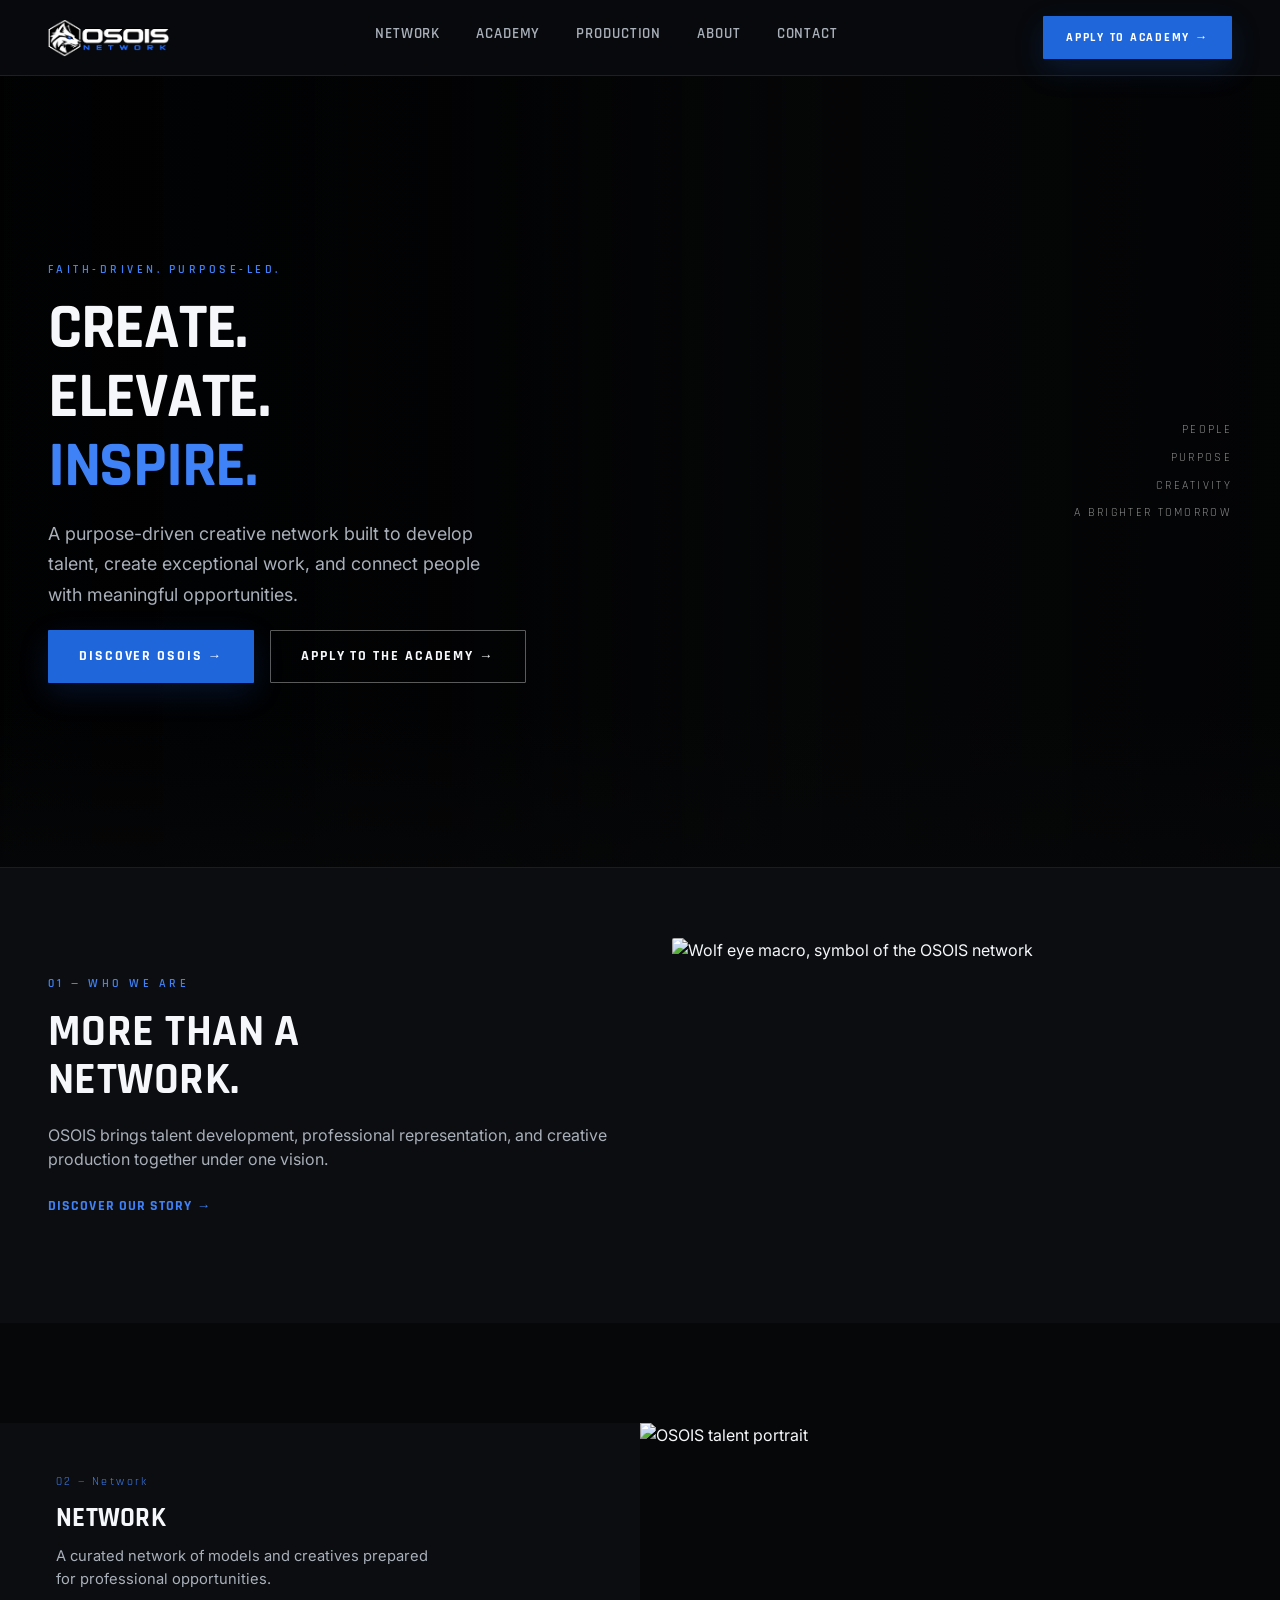
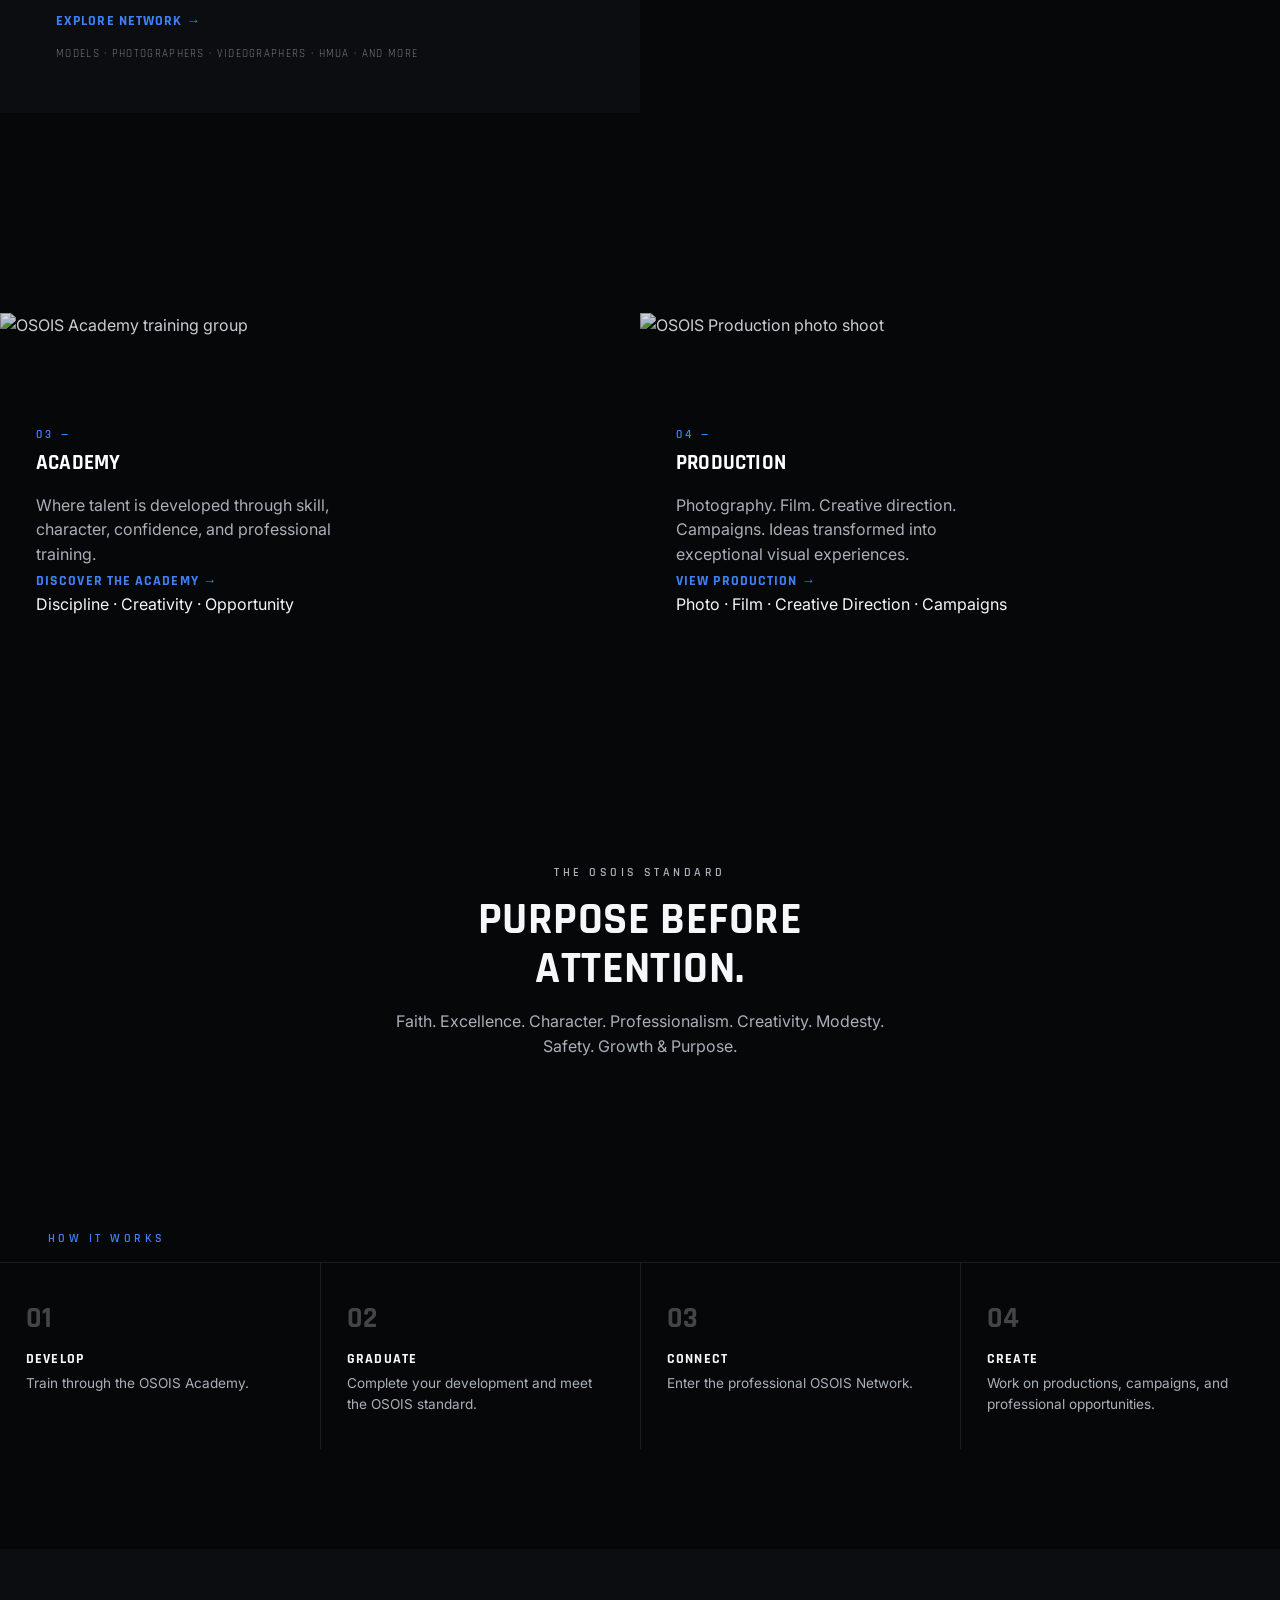
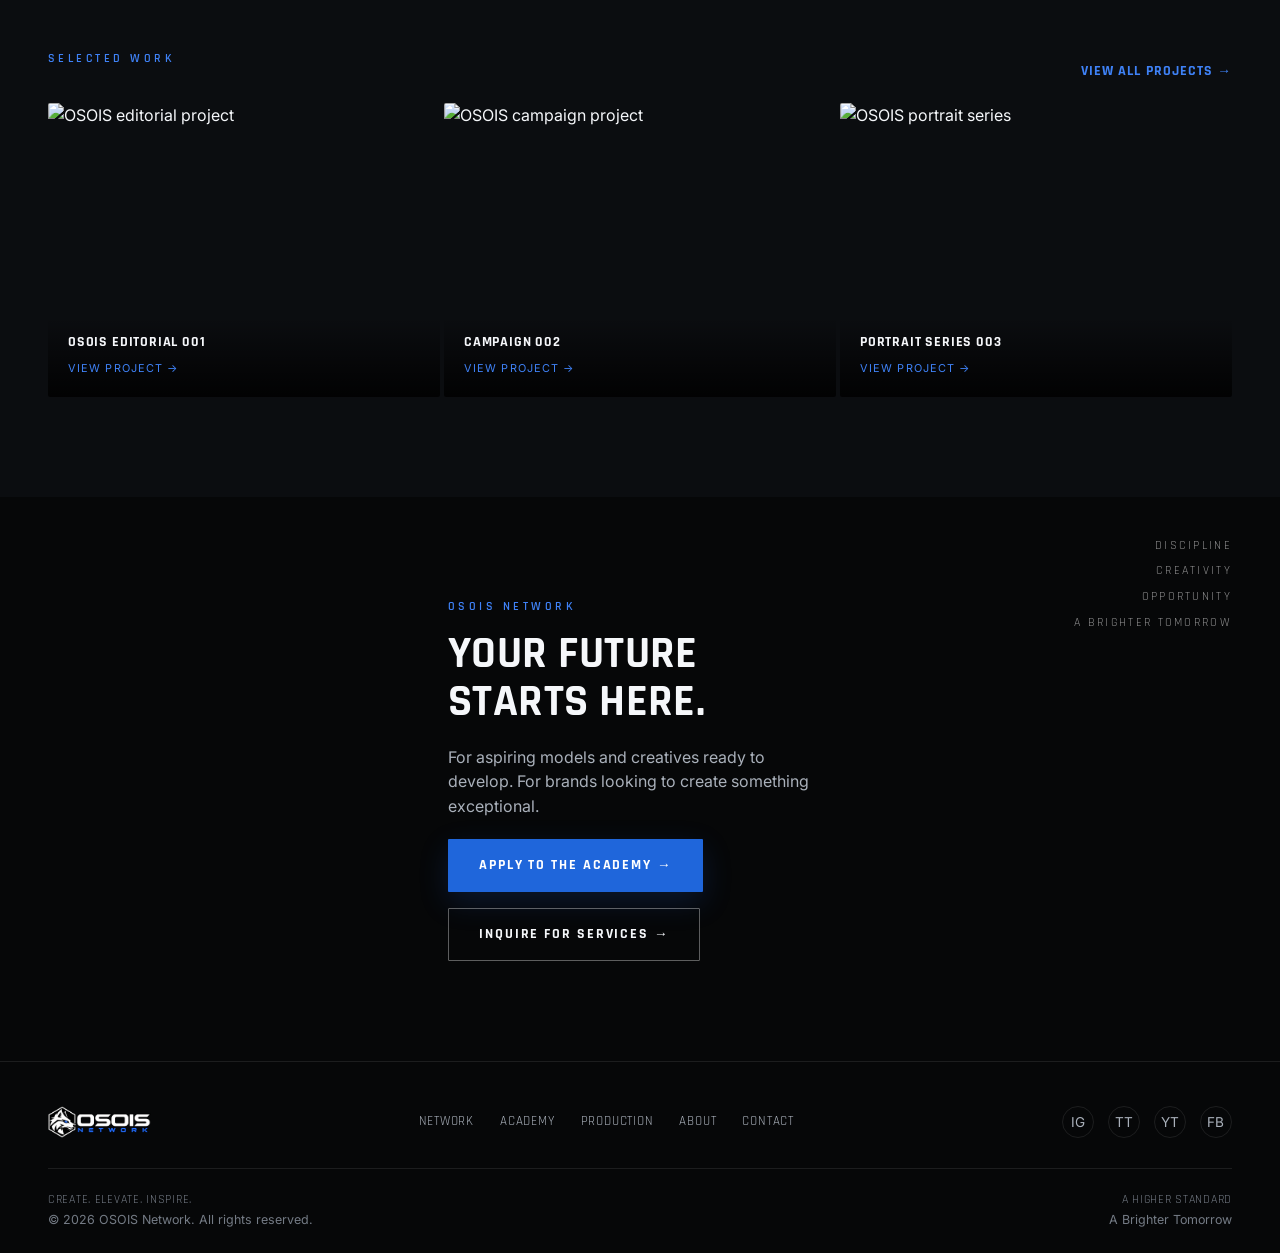
==== index.html @ 9038102f "Add files via upload" ====
<!DOCTYPE html>
<html lang="en">
<head>
<meta charset="UTF-8">
<meta name="viewport" content="width=device-width, initial-scale=1.0">
<title>OSOIS Network — Create. Elevate. Inspire.</title>
<meta name="description" content="OSOIS Network is a faith-driven, purpose-led creative network bringing together talent development, professional representation, and creative production.">
<link rel="icon" href="assets/logo.png">
<link rel="preconnect" href="https://fonts.googleapis.com">
<link href="https://fonts.googleapis.com/css2?family=Rajdhani:wght@500;600;700&family=Inter:wght@400;500;600&display=swap" rel="stylesheet">
<link rel="stylesheet" href="css/style.css">
</head>
<body>

<!-- ================= HEADER ================= -->
<header class="site-header">
  <div class="nav-inner">
    <a href="index.html" class="logo-group">
      <img src="assets/logo-full.png" alt="OSOIS Network" class="logo-full-img">
    </a>
    <nav class="nav-links">
      <a href="network.html">Network</a>
      <a href="academy.html">Academy</a>
      <a href="production.html">Production</a>
      <a href="about.html">About</a>
      <a href="contact.html">Contact</a>
    </nav>
    <div class="nav-cta">
      <a href="join.html" class="btn btn-primary">Apply to Academy →</a>
      <button class="nav-toggle" aria-label="Open menu"><span></span><span></span><span></span></button>
    </div>
  </div>
</header>

<div class="mobile-drawer">
  <button class="close-drawer" aria-label="Close menu">&times;</button>
  <a href="network.html">Network</a>
  <a href="academy.html">Academy</a>
  <a href="production.html">Production</a>
  <a href="about.html">About</a>
  <a href="contact.html">Contact</a>
  <a href="join.html" class="btn btn-primary" style="width:fit-content;margin-top:10px;">Apply to Academy →</a>
</div>

<!-- ================= HERO ================= -->
<section class="hero">
  <div class="hero-bg" style="background-image:url('https://images.unsplash.com/photo-1618886614638-80e3c103d31a?auto=format&fit=crop&w=1600&q=80');"></div>
  <div class="hero-content">
    <span class="eyebrow">Faith-Driven. Purpose-Led.</span>
    <h1>Create.<br>Elevate.<br><span class="accent">Inspire.</span></h1>
    <p class="lede">A purpose-driven creative network built to develop talent, create exceptional work, and connect people with meaningful opportunities.</p>
    <div class="hero-cta">
      <a href="about.html" class="btn btn-primary">Discover OSOIS →</a>
      <a href="academy.html" class="btn btn-outline">Apply to the Academy →</a>
    </div>
  </div>
  <div class="hero-side-list">
    <span>People</span><span>Purpose</span><span>Creativity</span><span>A Brighter Tomorrow</span>
  </div>
</section>

<!-- ================= 01 WHO WE ARE ================= -->
<section class="dark section-tight">
  <div class="container split">
    <div>
      <span class="eyebrow">01 — Who We Are</span>
      <h2>More Than A<br>Network.</h2>
      <p class="narrow">OSOIS brings talent development, professional representation, and creative production together under one vision.</p>
      <a href="about.html" class="btn-link">Discover Our Story →</a>
    </div>
    <div class="media-box wide">
      <img src="https://images.unsplash.com/photo-1546182990-dffeafbe841d?auto=format&fit=crop&w=900&q=80" alt="Wolf eye macro, symbol of the OSOIS network">
    </div>
  </div>
</section>

<!-- ================= 02 NETWORK ================= -->
<section class="darker feature-row">
  <div class="feature-text">
    <span class="idx">02 — Network</span>
    <h3>Network</h3>
    <p>A curated network of models and creatives prepared for professional opportunities.</p>
    <a href="network.html" class="btn-link">Explore Network →</a>
    <div class="tags-inline">Models · Photographers · Videographers · HMUA · And More</div>
  </div>
  <div class="feature-media">
    <img src="https://images.unsplash.com/photo-1509967419530-da38b4704bc6?auto=format&fit=crop&w=900&q=80" alt="OSOIS talent portrait">
  </div>
</section>

<!-- ================= 03/04 ACADEMY + PRODUCTION ================= -->
<section class="darker" style="display:grid; grid-template-columns:1fr 1fr;">
  <a href="academy.html" class="feature-media" style="min-height:340px; position:relative;">
    <img src="https://images.unsplash.com/photo-1522071820081-009f0129c71c?auto=format&fit=crop&w=900&q=80" alt="OSOIS Academy training group">
    <div style="position:absolute; inset:0; background:linear-gradient(0deg, rgba(6,7,8,0.85), rgba(6,7,8,0.15)); display:flex; flex-direction:column; justify-content:flex-end; padding:36px;">
      <span class="eyebrow" style="margin-bottom:8px;">03 —</span>
      <h3 style="color:#fff;">Academy</h3>
      <p style="max-width:320px; margin-bottom:4px;">Where talent is developed through skill, character, confidence, and professional training.</p>
      <span class="btn-link">Discover the Academy →</span>
      <div class="tags-inline">Discipline · Creativity · Opportunity</div>
    </div>
  </a>
  <a href="production.html" class="feature-media" style="min-height:340px; position:relative;">
    <img src="https://images.unsplash.com/photo-1478720568477-152d9b164e26?auto=format&fit=crop&w=900&q=80" alt="OSOIS Production photo shoot">
    <div style="position:absolute; inset:0; background:linear-gradient(0deg, rgba(6,7,8,0.85), rgba(6,7,8,0.15)); display:flex; flex-direction:column; justify-content:flex-end; padding:36px;">
      <span class="eyebrow" style="margin-bottom:8px;">04 —</span>
      <h3 style="color:#fff;">Production</h3>
      <p style="max-width:320px; margin-bottom:4px;">Photography. Film. Creative direction. Campaigns. Ideas transformed into exceptional visual experiences.</p>
      <span class="btn-link">View Production →</span>
      <div class="tags-inline">Photo · Film · Creative Direction · Campaigns</div>
    </div>
  </a>
</section>

<!-- ================= STANDARD ================= -->
<section class="standard-block">
  <div class="standard-bg" style="background-image:url('https://images.unsplash.com/photo-1454496522488-7a8e488e8606?auto=format&fit=crop&w=1600&q=80');"></div>
  <div class="container standard-content">
    <span class="eyebrow">The OSOIS Standard</span>
    <h2>Purpose Before<br>Attention.</h2>
    <p>Faith. Excellence. Character. Professionalism. Creativity. Modesty. Safety. Growth &amp; Purpose.</p>
  </div>
</section>

<!-- ================= HOW IT WORKS ================= -->
<section class="darker" style="padding-top:0;">
  <div class="container">
    <span class="eyebrow" style="margin-top:60px; display:block;">How It Works</span>
  </div>
  <div class="steps">
    <div class="step"><div class="idx">01</div><h4>Develop</h4><p>Train through the OSOIS Academy.</p></div>
    <div class="step"><div class="idx">02</div><h4>Graduate</h4><p>Complete your development and meet the OSOIS standard.</p></div>
    <div class="step"><div class="idx">03</div><h4>Connect</h4><p>Enter the professional OSOIS Network.</p></div>
    <div class="step"><div class="idx">04</div><h4>Create</h4><p>Work on productions, campaigns, and professional opportunities.</p></div>
  </div>
</section>

<!-- ================= SELECTED WORK ================= -->
<section class="dark">
  <div class="container" style="display:flex; justify-content:space-between; align-items:flex-end; flex-wrap:wrap; gap:16px;">
    <div>
      <span class="eyebrow">Selected Work</span>
    </div>
    <a href="production.html" class="btn-link">View All Projects →</a>
  </div>
  <div class="container">
    <div class="work-grid">
      <div class="work-item">
        <img src="https://images.unsplash.com/photo-1517841905240-472988babdf9?auto=format&fit=crop&w=700&q=80" alt="OSOIS editorial project">
        <div class="caption"><h4>OSOIS Editorial 001</h4><a href="production.html">View Project →</a></div>
      </div>
      <div class="work-item">
        <img src="https://images.unsplash.com/photo-1503376780353-7e6692767b70?auto=format&fit=crop&w=700&q=80" alt="OSOIS campaign project">
        <div class="caption"><h4>Campaign 002</h4><a href="production.html">View Project →</a></div>
      </div>
      <div class="work-item">
        <img src="https://images.unsplash.com/photo-1520975916090-3105956dac38?auto=format&fit=crop&w=700&q=80" alt="OSOIS portrait series">
        <div class="caption"><h4>Portrait Series 003</h4><a href="production.html">View Project →</a></div>
      </div>
    </div>
  </div>
</section>

<!-- ================= CLOSER ================= -->
<section class="closer">
  <div class="closer-bg" style="background-image:url('https://images.unsplash.com/photo-1477959858617-67f85cf4f1df?auto=format&fit=crop&w=1600&q=80');"></div>
  <div class="closer-side"><span>Discipline</span><span>Creativity</span><span>Opportunity</span><span>A Brighter Tomorrow</span></div>
  <div class="container closer-content">
    <span class="eyebrow">OSOIS Network</span>
    <h2>Your Future<br>Starts Here.</h2>
    <p>For aspiring models and creatives ready to develop. For brands looking to create something exceptional.</p>
    <div class="hero-cta">
      <a href="join.html" class="btn btn-primary">Apply to the Academy →</a>
      <a href="contact.html" class="btn btn-outline">Inquire for Services →</a>
    </div>
  </div>
</section>

<!-- ================= FOOTER ================= -->
<footer class="site-footer">
  <div class="container">
    <div class="footer-top">
      <a href="index.html" class="logo-group">
        <img src="assets/logo-full.png" alt="OSOIS Network" class="logo-full-img footer-logo">
      </a>
      <nav class="footer-nav">
        <a href="network.html">Network</a>
        <a href="academy.html">Academy</a>
        <a href="production.html">Production</a>
        <a href="about.html">About</a>
        <a href="contact.html">Contact</a>
      </nav>
      <div class="footer-social">
        <a href="contact.html" aria-label="Instagram — contact OSOIS">IG</a>
        <a href="contact.html" aria-label="TikTok — contact OSOIS">TT</a>
        <a href="contact.html" aria-label="YouTube — contact OSOIS">YT</a>
        <a href="contact.html" aria-label="Facebook — contact OSOIS">FB</a>
      </div>
    </div>
    <div class="footer-bottom">
      <div>
        <div class="footer-tagline">Create. Elevate. Inspire.</div>
        <div>© 2026 OSOIS Network. All rights reserved.</div>
      </div>
      <div class="right">
        <div class="footer-tagline">A Higher Standard</div>
        <div>A Brighter Tomorrow</div>
      </div>
    </div>
  </div>
</footer>

<script src="js/main.js"></script>
</body>
</html>
---- css/style.css ----
/* ============================================
   OSOIS NETWORK — SHARED STYLESHEET
   ============================================ */

:root {
  --black: #060708;
  --near-black: #0b0d10;
  --panel: #101317;
  --panel-alt: #14181d;
  --line: rgba(255,255,255,0.09);
  --white: #f5f7fa;
  --dim: #a9b0ba;
  --dimmer: #747b85;
  --blue: #2f7bf6;
  --blue-bright: #4c8dff;
  --light-panel: #eef1f5;
  --light-panel-text: #101317;
  font-size: 16px;
}

* { box-sizing: border-box; }
html { scroll-behavior: smooth; }

body {
  margin: 0;
  background: var(--black);
  color: var(--white);
  font-family: 'Inter', -apple-system, BlinkMacSystemFont, "Segoe UI", sans-serif;
  line-height: 1.55;
  -webkit-font-smoothing: antialiased;
}

img { max-width: 100%; display: block; }
a { color: inherit; text-decoration: none; }

.eyebrow {
  font-family: 'Rajdhani', 'Inter', sans-serif;
  font-size: 0.78rem;
  letter-spacing: 0.28em;
  text-transform: uppercase;
  color: var(--blue-bright);
  font-weight: 600;
  margin-bottom: 14px;
  display: block;
}

h1, h2, h3, h4 {
  font-family: 'Rajdhani', 'Inter', sans-serif;
  font-weight: 700;
  letter-spacing: 0.01em;
  text-transform: uppercase;
  margin: 0 0 18px;
  line-height: 1.08;
}

h1 { font-size: clamp(2.4rem, 5.6vw, 4rem); }
h2 { font-size: clamp(1.9rem, 3.6vw, 2.8rem); }
h3 { font-size: 1.3rem; }

p { color: var(--dim); margin: 0 0 20px; }
.light p { color: #4b5563; }
.light { color: var(--light-panel-text); }

.container {
  max-width: 1280px;
  margin: 0 auto;
  padding: 0 48px;
}

@media (max-width: 900px) {
  .container { padding: 0 24px; }
}

/* ---------- Buttons ---------- */
.btn {
  display: inline-flex;
  align-items: center;
  gap: 10px;
  padding: 15px 30px;
  font-family: 'Rajdhani', sans-serif;
  font-weight: 700;
  font-size: 0.85rem;
  letter-spacing: 0.14em;
  text-transform: uppercase;
  border-radius: 3px;
  border: 1px solid transparent;
  cursor: pointer;
  transition: all 0.25s ease;
  white-space: nowrap;
}
.btn-primary { background: var(--blue); color: #fff; }
.btn-primary:hover { background: var(--blue-bright); transform: translateY(-1px); }
.btn-outline { border-color: rgba(255,255,255,0.35); color: var(--white); background: transparent; }
.btn-outline:hover { border-color: var(--white); background: rgba(255,255,255,0.06); }
.light .btn-outline { border-color: rgba(0,0,0,0.3); color: var(--light-panel-text); }
.light .btn-outline:hover { border-color: #000; background: rgba(0,0,0,0.05); }
.btn-link { color: var(--blue-bright); font-family: 'Rajdhani', sans-serif; font-weight: 700; letter-spacing: 0.08em; text-transform: uppercase; font-size: 0.85rem; }
.btn-link:hover { text-decoration: underline; }

/* ---------- Header / Nav ---------- */
.site-header {
  position: sticky;
  top: 0;
  z-index: 200;
  background: rgba(6,7,8,0.85);
  backdrop-filter: blur(14px);
  border-bottom: 1px solid var(--line);
}
.nav-inner {
  max-width: 1280px;
  margin: 0 auto;
  padding: 16px 48px;
  display: flex;
  align-items: center;
  justify-content: space-between;
}
.logo-group { display: flex; align-items: center; gap: 12px; }
.logo-text { font-family: 'Rajdhani', sans-serif; font-weight: 800; font-size: 1.15rem; letter-spacing: 0.08em; line-height: 1; }
.logo-text span { display: block; font-size: 0.58rem; letter-spacing: 0.32em; color: var(--blue-bright); font-weight: 600; margin-top: 2px; }
.logo-full-img { height: 38px; width: auto; display: block; }
.logo-full-img.footer-logo { height: 32px; }
@media (max-width: 500px) { .logo-full-img { height: 30px; } }

.nav-links { display: flex; gap: 36px; }
.nav-links a {
  font-family: 'Rajdhani', sans-serif;
  font-weight: 600;
  font-size: 0.92rem;
  letter-spacing: 0.06em;
  text-transform: uppercase;
  color: var(--dim);
  padding-bottom: 4px;
  border-bottom: 2px solid transparent;
  transition: all 0.2s ease;
}
.nav-links a:hover { color: var(--white); }
.nav-links a.active { color: var(--white); border-bottom-color: var(--blue); }

.nav-cta { display: flex; align-items: center; gap: 20px; }
.nav-cta .btn { padding: 11px 22px; font-size: 0.78rem; }

.nav-toggle { display: none; flex-direction: column; gap: 5px; background: none; border: none; cursor: pointer; padding: 6px; }
.nav-toggle span { width: 24px; height: 2px; background: var(--white); display: block; }

@media (max-width: 980px) {
  .nav-links { display: none; }
  .nav-toggle { display: flex; }
  .nav-inner { padding: 14px 24px; }
}

/* ---------- Hero ---------- */
.hero {
  position: relative;
  min-height: 88vh;
  display: flex;
  align-items: center;
  overflow: hidden;
  border-bottom: 1px solid var(--line);
}
.hero-bg {
  position: absolute; inset: 0;
  background-size: cover; background-position: center;
  filter: saturate(0.85) contrast(1.05);
}
.hero-bg::after {
  content: "";
  position: absolute; inset: 0;
  background: linear-gradient(90deg, rgba(6,7,8,0.96) 0%, rgba(6,7,8,0.72) 38%, rgba(6,7,8,0.25) 62%, rgba(6,7,8,0.55) 100%);
}
.hero-content {
  position: relative;
  z-index: 2;
  max-width: 1280px;
  margin: 0 auto;
  padding: 0 48px;
  width: 100%;
}
.hero-content h1 { max-width: 640px; }
.hero-content h1 .accent { color: var(--blue-bright); }
.hero-content p.lede { max-width: 460px; font-size: 1.05rem; }
.hero-cta { display: flex; gap: 16px; margin-top: 8px; flex-wrap: wrap; }
.hero-tags {
  margin-top: 34px;
  display: flex; gap: 14px; flex-wrap: wrap;
  font-family: 'Rajdhani', sans-serif;
  font-size: 0.72rem; letter-spacing: 0.18em; text-transform: uppercase; color: var(--dimmer);
}
.hero-tags span:not(:last-child)::after { content: "—"; margin-left: 14px; color: var(--dimmer); }

.hero-side-list {
  position: absolute;
  right: 48px;
  top: 50%;
  transform: translateY(-50%);
  z-index: 2;
  text-align: right;
  font-family: 'Rajdhani', sans-serif;
  font-size: 0.72rem;
  letter-spacing: 0.2em;
  text-transform: uppercase;
  color: rgba(255,255,255,0.55);
  display: flex;
  flex-direction: column;
  gap: 10px;
}
@media (max-width: 900px) { .hero-side-list { display: none; } }

/* ---------- Sections ---------- */
section { padding: 100px 0; }
.section-tight { padding: 70px 0; }
.dark { background: var(--near-black); }
.darker { background: var(--black); }
.light-section { background: var(--light-panel); color: var(--light-panel-text); }
.light-section p { color: #4b5563; }
.light-section h2, .light-section h3 { color: var(--light-panel-text); }

.split {
  display: grid;
  grid-template-columns: 1fr 1fr;
  gap: 64px;
  align-items: center;
}
@media (max-width: 900px) { .split { grid-template-columns: 1fr; gap: 40px; } }

.media-box { position: relative; overflow: hidden; border-radius: 4px; aspect-ratio: 4/5; }
.media-box.wide { aspect-ratio: 16/9; }
.media-box img { width: 100%; height: 100%; object-fit: cover; }
.media-box .eye-overlay { position: absolute; inset: 0; background: linear-gradient(180deg, rgba(0,0,0,0.1), rgba(0,0,0,0.75)); }

.tag-row {
  display: flex; gap: 20px; flex-wrap: wrap;
  font-family: 'Rajdhani', sans-serif;
  font-size: 0.7rem; letter-spacing: 0.16em; text-transform: uppercase; color: var(--dimmer);
  margin-top: 30px;
}
.tag-row span:not(:last-child)::after { content: "—"; margin-left: 20px; }

.pillars { display: grid; grid-template-columns: repeat(4, 1fr); gap: 28px; margin-top: 40px; }
@media (max-width: 900px) { .pillars { grid-template-columns: repeat(2, 1fr); } }
.pillar { border-top: 1px solid var(--line); padding-top: 18px; }
.pillar .icon { font-size: 1.4rem; color: var(--blue-bright); margin-bottom: 12px; display: block; }
.pillar h4 { font-family: 'Rajdhani', sans-serif; font-size: 0.85rem; letter-spacing: 0.08em; margin-bottom: 8px; }
.pillar p { font-size: 0.88rem; margin: 0; }

.stat-row {
  display: grid; grid-template-columns: repeat(4, 1fr);
  border-top: 1px solid var(--line); border-bottom: 1px solid var(--line);
  padding: 46px 0;
}
.stat-row .stat { text-align: center; border-left: 1px solid var(--line); padding: 0 16px; }
.stat-row .stat:first-child { border-left: none; }
.stat .num { font-family: 'Rajdhani', sans-serif; font-weight: 700; font-size: clamp(2rem, 4vw, 2.6rem); color: var(--white); }
.stat .num.accent { color: var(--blue-bright); }
.stat .label { font-size: 0.75rem; letter-spacing: 0.1em; text-transform: uppercase; color: var(--dimmer); margin-top: 6px; }
@media (max-width: 700px) { .stat-row { grid-template-columns: repeat(2, 1fr); row-gap: 30px; } .stat-row .stat:nth-child(3) { border-left: none; } }

.talent-strip { position: relative; }
.talent-strip-img { width: 100%; aspect-ratio: 21/9; object-fit: cover; filter: grayscale(0.15) brightness(0.55); }
.talent-strip-labels {
  position: absolute; inset: 0;
  display: flex; align-items: flex-end;
  padding: 32px 48px;
  gap: 40px;
}
.talent-strip-labels .role { font-family: 'Rajdhani', sans-serif; font-size: 0.72rem; letter-spacing: 0.12em; text-transform: uppercase; color: #fff; }
.talent-strip-labels .role span { display: block; color: var(--dim); font-size: 0.68rem; text-transform: none; letter-spacing: 0; margin-top: 2px; }
.talent-strip-caption { text-align: center; padding: 26px 20px 0; }
.talent-strip-caption h3 { margin-bottom: 6px; }
.talent-strip-caption p { font-size: 0.85rem; }

.difference-block { position: relative; overflow: hidden; }
.difference-bg { position: absolute; inset: 0; background-size: cover; background-position: center; filter: brightness(0.4); }
.difference-content { position: relative; z-index: 2; max-width: 460px; }

/* ---------- Cards ---------- */
.card-grid { display: grid; grid-template-columns: repeat(5, 1fr); gap: 1px; background: var(--line); margin-top: 44px; }
.card-grid.cols-3 { grid-template-columns: repeat(3, 1fr); }
@media (max-width: 900px) { .card-grid { grid-template-columns: repeat(2, 1fr); } }
@media (max-width: 560px) { .card-grid { grid-template-columns: 1fr; } }
.svc-card { background: var(--panel); padding: 26px 22px; display: flex; flex-direction: column; min-height: 260px; }
.svc-card img { width: 100%; aspect-ratio: 3/4; object-fit: cover; margin-bottom: 16px; border-radius: 2px; filter: grayscale(0.2); }
.svc-card h4 { font-family: 'Rajdhani', sans-serif; font-size: 0.95rem; letter-spacing: 0.06em; margin-bottom: 10px; }
.svc-card ul { list-style: none; padding: 0; margin: 0 0 16px; font-size: 0.82rem; color: var(--dim); }
.svc-card ul li { padding: 3px 0; }
.svc-card .learn { margin-top: auto; font-size: 0.72rem; }

/* ---------- Featured work / carousel ---------- */
.work-grid { display: grid; grid-template-columns: repeat(3, 1fr); gap: 4px; margin-top: 20px; }
@media (max-width: 800px) { .work-grid { grid-template-columns: 1fr; } }
.work-item { position: relative; aspect-ratio: 4/3; overflow: hidden; }
.work-item img { width: 100%; height: 100%; object-fit: cover; transition: transform 0.4s ease; }
.work-item:hover img { transform: scale(1.06); }
.work-item .caption { position: absolute; left: 0; right: 0; bottom: 0; padding: 18px 20px; background: linear-gradient(0deg, rgba(0,0,0,0.85), transparent); }
.work-item .caption h4 { font-family: 'Rajdhani', sans-serif; font-size: 0.85rem; letter-spacing: 0.06em; margin-bottom: 4px; }
.work-item .caption a { font-size: 0.68rem; color: var(--blue-bright); text-transform: uppercase; letter-spacing: 0.1em; }
.carousel-arrows { display: flex; justify-content: space-between; margin-top: -220px; padding: 0 12px; position: relative; z-index: 5; pointer-events: none; }
.carousel-arrows button { pointer-events: all; background: rgba(0,0,0,0.55); border: 1px solid rgba(255,255,255,0.3); color: #fff; width: 40px; height: 40px; border-radius: 50%; cursor: pointer; font-size: 1rem; }
@media (max-width: 800px) { .carousel-arrows { display: none; } }

/* ---------- How it works ---------- */
.steps { display: grid; grid-template-columns: repeat(4, 1fr); border-top: 1px solid var(--line); }
.steps.steps-5 { grid-template-columns: repeat(5, 1fr); }
@media (max-width: 900px) { .steps, .steps.steps-5 { grid-template-columns: repeat(2, 1fr); } }
.step { padding: 34px 26px; border-left: 1px solid var(--line); }
.step:first-child { border-left: none; }
@media (max-width: 900px) { .step:nth-child(odd) { border-left: none; } }
.step .idx { font-family: 'Rajdhani', sans-serif; font-weight: 700; font-size: 1.8rem; color: rgba(255,255,255,0.25); margin-bottom: 10px; }
.step h4 { font-family: 'Rajdhani', sans-serif; font-size: 0.9rem; letter-spacing: 0.08em; margin-bottom: 6px; }
.step p { font-size: 0.85rem; margin: 0; }

/* ---------- FAQ ---------- */
.faq-grid { display: grid; grid-template-columns: 1fr 1fr; gap: 16px; margin-top: 34px; }
@media (max-width: 800px) { .faq-grid { grid-template-columns: 1fr; } }
.faq-item { border: 1px solid var(--line); border-radius: 3px; overflow: hidden; }
.faq-q {
  display: flex; align-items: center; justify-content: space-between;
  padding: 20px 22px; cursor: pointer; font-family: 'Rajdhani', sans-serif;
  font-weight: 600; font-size: 0.95rem; letter-spacing: 0.02em;
  background: var(--panel);
}
.faq-q .plus { font-size: 1.3rem; color: var(--blue-bright); transition: transform 0.25s ease; }
.faq-item.open .plus { transform: rotate(45deg); }
.faq-a { max-height: 0; overflow: hidden; transition: max-height 0.3s ease; background: var(--panel-alt); }
.faq-item.open .faq-a { max-height: 200px; }
.faq-a p { padding: 0 22px 20px; margin: 0; font-size: 0.88rem; }

/* ---------- Contact form ---------- */
.contact-form { display: flex; flex-direction: column; gap: 14px; }
.form-row { display: flex; gap: 14px; }
@media (max-width: 600px) { .form-row { flex-direction: column; } }
.contact-form input, .contact-form select, .contact-form textarea {
  width: 100%;
  background: var(--panel);
  border: 1px solid var(--line);
  color: var(--white);
  padding: 15px 16px;
  font-family: 'Inter', sans-serif;
  font-size: 0.92rem;
  border-radius: 3px;
}
.contact-form textarea { min-height: 130px; resize: vertical; }
.contact-form input:focus, .contact-form select:focus, .contact-form textarea:focus { outline: none; border-color: var(--blue); }
.form-note { font-size: 0.78rem; color: var(--dimmer); }
.form-actions { display: flex; align-items: center; gap: 18px; flex-wrap: wrap; }
.form-status { font-size: 0.85rem; color: var(--blue-bright); }

.contact-methods { display: grid; grid-template-columns: repeat(4, 1fr); gap: 30px; margin-top: 40px; }
@media (max-width: 900px) { .contact-methods { grid-template-columns: repeat(2, 1fr); } }
.contact-method .icon { color: var(--blue-bright); font-size: 1.3rem; margin-bottom: 12px; display: block; }
.contact-method h4 { font-family: 'Rajdhani', sans-serif; font-size: 0.85rem; letter-spacing: 0.08em; margin-bottom: 6px; }
.contact-method p { font-size: 0.85rem; margin: 0; }
.contact-method .social-icons { display: flex; gap: 12px; margin-top: 6px; }
.contact-method .social-icons a { width: 30px; height: 30px; border: 1px solid var(--line); border-radius: 50%; display: flex; align-items: center; justify-content: center; font-size: 0.8rem; }

.visit-block { position: relative; overflow: hidden; min-height: 320px; display: flex; align-items: center; }
.visit-bg { position: absolute; inset: 0; background-size: cover; background-position: center; filter: brightness(0.55) saturate(0.6); }
.visit-content { position: relative; z-index: 2; }
.visit-script { position: absolute; right: 60px; bottom: 40px; font-family: 'Georgia', serif; font-style: italic; font-size: 1.4rem; color: rgba(255,255,255,0.85); z-index: 2; text-align: right; }
@media (max-width: 700px) { .visit-script { display: none; } }

/* ---------- Founders / people ---------- */
.founders-media { position: relative; aspect-ratio: 16/9; overflow: hidden; border-radius: 4px; }
.founders-media img { width: 100%; height: 100%; object-fit: cover; }
.founder-tag { position: absolute; bottom: 18px; font-family: 'Rajdhani', sans-serif; letter-spacing: 0.14em; font-size: 0.72rem; text-transform: uppercase; color: rgba(255,255,255,0.75); }

/* ---------- Numbered feature rows (homepage 01-04) ---------- */
.feature-row { display: grid; grid-template-columns: 1fr 1fr; min-height: 260px; }
@media (max-width: 850px) { .feature-row { grid-template-columns: 1fr; } }
.feature-row.reverse { direction: rtl; }
.feature-row.reverse > * { direction: ltr; }
.feature-media { position: relative; overflow: hidden; }
.feature-media img { width: 100%; height: 100%; object-fit: cover; min-height: 260px; }
.feature-text { padding: 50px 56px; display: flex; flex-direction: column; justify-content: center; background: var(--near-black); }
.feature-text .idx { font-family: 'Rajdhani', sans-serif; color: var(--blue-bright); letter-spacing: 0.2em; font-size: 0.75rem; margin-bottom: 12px; }
.feature-text h3 { font-size: 1.7rem; margin-bottom: 12px; }
.feature-text p { font-size: 0.92rem; max-width: 380px; }
.feature-text .tags-inline { font-family: 'Rajdhani', sans-serif; font-size: 0.68rem; letter-spacing: 0.12em; text-transform: uppercase; color: var(--dimmer); margin-top: 14px; }

.standard-block { text-align: center; position: relative; overflow: hidden; padding: 110px 0; }
.standard-bg { position: absolute; inset: 0; background-size: cover; background-position: center; filter: brightness(0.4); }
.standard-content { position: relative; z-index: 2; }
.standard-content .eyebrow { color: var(--dim); }
.standard-content h2 { max-width: 700px; margin: 0 auto 16px; }
.standard-content p { max-width: 500px; margin: 0 auto; }

/* ---------- CTA closer ---------- */
.closer { position: relative; overflow: hidden; min-height: 460px; display: flex; align-items: center; }
.closer-bg { position: absolute; inset: 0; background-size: cover; background-position: center; }
.closer-bg::after { content: ""; position: absolute; inset: 0; background: linear-gradient(90deg, rgba(6,7,8,0.94), rgba(6,7,8,0.55) 50%, rgba(6,7,8,0.15)); }
.closer-content { position: relative; z-index: 2; max-width: 480px; }
.closer-side { position: absolute; right: 48px; top: 40px; z-index: 2; text-align: right; font-family: 'Rajdhani', sans-serif; font-size: 0.72rem; letter-spacing: 0.2em; text-transform: uppercase; color: rgba(255,255,255,0.55); display: flex; flex-direction: column; gap: 8px; }
@media (max-width: 800px) { .closer-side { display: none; } }

/* ---------- Footer ---------- */
.site-footer { background: var(--black); border-top: 1px solid var(--line); padding: 44px 0 24px; }
.footer-top { display: flex; justify-content: space-between; align-items: center; flex-wrap: wrap; gap: 24px; padding-bottom: 30px; border-bottom: 1px solid var(--line); }
.footer-nav { display: flex; gap: 26px; flex-wrap: wrap; }
.footer-nav a { font-family: 'Rajdhani', sans-serif; font-size: 0.82rem; letter-spacing: 0.06em; text-transform: uppercase; color: var(--dim); }
.footer-nav a:hover { color: var(--white); }
.footer-social { display: flex; gap: 14px; }
.footer-social a { width: 32px; height: 32px; border: 1px solid var(--line); border-radius: 50%; display: flex; align-items: center; justify-content: center; font-size: 0.85rem; color: var(--dim); }
.footer-social a:hover { color: var(--white); border-color: var(--dim); }
.footer-bottom { display: flex; justify-content: space-between; align-items: flex-start; flex-wrap: wrap; gap: 16px; padding-top: 22px; font-size: 0.78rem; color: var(--dimmer); }
.footer-tagline { font-family: 'Rajdhani', sans-serif; letter-spacing: 0.06em; text-transform: uppercase; font-size: 0.75rem; }
.footer-bottom .right { text-align: right; }
@media (max-width: 700px) { .footer-bottom { text-align: left; } .footer-bottom .right { text-align: left; } }

/* ---------- Mobile nav drawer ---------- */
.mobile-drawer {
  position: fixed; inset: 0; z-index: 300;
  background: rgba(6,7,8,0.98);
  display: none; flex-direction: column; padding: 90px 32px 32px;
  gap: 26px;
}
.mobile-drawer.open { display: flex; }
.mobile-drawer a { font-family: 'Rajdhani', sans-serif; font-size: 1.3rem; text-transform: uppercase; letter-spacing: 0.06em; }
.mobile-drawer .close-drawer { position: absolute; top: 24px; right: 24px; background: none; border: none; color: #fff; font-size: 1.6rem; cursor: pointer; }

/* ---------- Talent Directory ---------- */
.directory-section { padding-top: 60px; }
.category-nav { display: flex; gap: 10px; overflow-x: auto; padding-bottom: 30px; margin-bottom: 40px; border-bottom: 1px solid var(--line); }
.cat-btn {
  flex: 0 0 auto;
  display: flex; flex-direction: column; align-items: center; gap: 10px;
  background: var(--panel); border: 1px solid var(--line); border-radius: 4px;
  padding: 12px; width: 110px; cursor: pointer;
  color: var(--dim); font-family: 'Rajdhani', sans-serif; font-size: 0.7rem;
  letter-spacing: 0.06em; text-transform: uppercase; text-align: center;
  transition: border-color 0.2s ease, color 0.2s ease;
}
.cat-btn img { width: 100%; aspect-ratio: 1; object-fit: cover; border-radius: 3px; }
.cat-btn:hover { color: var(--white); }
.cat-btn.active { border-color: var(--blue); color: #fff; }

.directory-head-row { display: flex; justify-content: space-between; align-items: flex-end; gap: 20px; flex-wrap: wrap; }
.directory-head-row p { margin: 6px 0 0; }
.directory-search { position: relative; width: 320px; max-width: 100%; }
.directory-search input {
  width: 100%; background: var(--panel); border: 1px solid var(--line); color: var(--white);
  padding: 12px 16px 12px 38px; border-radius: 3px; font-family: 'Inter', sans-serif; font-size: 0.85rem;
}
.directory-search::before {
  content: "⌕"; position: absolute; left: 12px; top: 50%; transform: translateY(-50%);
  color: var(--dimmer); font-size: 1rem;
}

.directory-grid { display: grid; grid-template-columns: 260px 1fr; gap: 32px; margin-top: 40px; align-items: start; }
@media (max-width: 900px) { .directory-grid { grid-template-columns: 1fr; } }

.filters-panel { background: var(--panel); border: 1px solid var(--line); border-radius: 4px; padding: 22px; }
.filters-head { display: flex; justify-content: space-between; align-items: center; font-family: 'Rajdhani', sans-serif; text-transform: uppercase; letter-spacing: 0.08em; font-size: 0.85rem; margin-bottom: 18px; }
.filters-head a { color: var(--blue-bright); font-size: 0.72rem; }
.filter-field { margin-bottom: 14px; }
.filter-field label { display: block; font-size: 0.68rem; text-transform: uppercase; letter-spacing: 0.08em; color: var(--dimmer); margin-bottom: 6px; }
.filter-field select, .filter-field input {
  width: 100%; background: var(--near-black); border: 1px solid var(--line); color: var(--white);
  padding: 10px 12px; border-radius: 3px; font-size: 0.82rem; font-family: 'Inter', sans-serif;
}
.filters-panel .btn { width: 100%; justify-content: center; margin-top: 6px; }

.profile-viewer { background: var(--panel); border: 1px solid var(--line); border-radius: 4px; padding: 30px; }
.back-link { font-family: 'Rajdhani', sans-serif; font-size: 0.78rem; letter-spacing: 0.08em; text-transform: uppercase; color: var(--dim); display: inline-block; margin-bottom: 22px; }
.back-link:hover { color: var(--white); }
.profile-layout { display: grid; grid-template-columns: 1fr 1.15fr; gap: 40px; }
@media (max-width: 800px) { .profile-layout { grid-template-columns: 1fr; } }

.profile-info h3 { display: flex; align-items: center; gap: 8px; margin-bottom: 8px; font-size: 1.7rem; }
.profile-info .verified { color: var(--blue-bright); font-size: 1rem; }
.verified-tag { font-family: 'Rajdhani', sans-serif; font-size: 0.75rem; letter-spacing: 0.1em; text-transform: uppercase; color: var(--blue-bright); margin-bottom: 10px; }
.profile-location { font-size: 0.85rem; color: var(--dim); margin-bottom: 22px; }
.profile-measurements { display: grid; grid-template-columns: repeat(4, 1fr); gap: 14px; border-top: 1px solid var(--line); border-bottom: 1px solid var(--line); padding: 18px 0; margin-bottom: 22px; }
.profile-measurements span { display: block; font-family: 'Rajdhani', sans-serif; font-weight: 700; font-size: 1.15rem; }
.profile-measurements label { font-size: 0.62rem; text-transform: uppercase; letter-spacing: 0.08em; color: var(--dimmer); }
.profile-disciplines { display: flex; flex-wrap: wrap; gap: 8px; margin-bottom: 24px; }
.profile-disciplines span { border: 1px solid var(--line); border-radius: 3px; padding: 6px 12px; font-size: 0.72rem; font-family: 'Rajdhani', sans-serif; text-transform: uppercase; letter-spacing: 0.06em; color: var(--dim); }
.profile-about h4 { font-family: 'Rajdhani', sans-serif; font-size: 0.85rem; letter-spacing: 0.08em; margin-bottom: 8px; }
.profile-about p { font-size: 0.85rem; margin-bottom: 22px; }
.profile-actions { display: flex; flex-direction: column; gap: 10px; max-width: 260px; }
.fav-btn { background: none; border: none; color: var(--dim); font-size: 0.8rem; margin-top: 16px; cursor: pointer; padding: 0; }
.fav-btn:hover { color: var(--white); }

.profile-media { position: relative; }
.view-toggle { position: absolute; top: 14px; right: 14px; display: flex; flex-direction: column; gap: 8px; z-index: 3; }
.view-icon { background: rgba(6,7,8,0.7); border: 1px solid var(--line); color: var(--dim); width: 38px; height: 38px; border-radius: 4px; cursor: pointer; font-size: 0.62rem; font-family: 'Rajdhani', sans-serif; text-transform: uppercase; }
.view-icon.active { border-color: var(--blue); color: #fff; }
.profile-media img { width: 100%; aspect-ratio: 3/4; object-fit: cover; border-radius: 4px; background: var(--near-black); }
.pose-tabs { display: flex; align-items: center; justify-content: center; gap: 18px; margin-top: 16px; font-family: 'Rajdhani', sans-serif; font-size: 0.78rem; letter-spacing: 0.08em; text-transform: uppercase; color: var(--dim); }
.pose-tabs button { background: none; border: none; color: inherit; cursor: pointer; font-size: 0.85rem; font-family: inherit; letter-spacing: inherit; text-transform: inherit; }
.pose-tabs .pose-btn.active { color: var(--blue-bright); font-weight: 700; }

.more-talent { margin-top: 60px; }
.more-talent-head { display: flex; justify-content: space-between; align-items: center; flex-wrap: wrap; gap: 14px; margin-bottom: 20px; }
.more-talent-head h4 { font-family: 'Rajdhani', sans-serif; font-size: 1rem; letter-spacing: 0.06em; margin: 0; }
.cat-tabs { display: flex; gap: 18px; font-family: 'Rajdhani', sans-serif; font-size: 0.75rem; letter-spacing: 0.08em; text-transform: uppercase; color: var(--dimmer); }
.cat-tabs span { cursor: pointer; }
.cat-tabs span.active { color: var(--blue-bright); }
.talent-track { display: flex; gap: 14px; overflow-x: auto; scroll-snap-type: x mandatory; padding-bottom: 8px; }
.talent-card { flex: 0 0 130px; scroll-snap-align: start; cursor: pointer; border: 2px solid transparent; border-radius: 4px; overflow: hidden; background: var(--panel); }
.talent-card.active { border-color: var(--blue); }
.talent-card img { width: 100%; aspect-ratio: 3/4; object-fit: cover; }
.talent-card .tc-info { padding: 8px 10px; }
.talent-card .tc-info h5 { font-family: 'Rajdhani', sans-serif; font-size: 0.76rem; margin: 0 0 2px; text-transform: uppercase; letter-spacing: 0.03em; }
.talent-card .tc-info span { font-size: 0.66rem; color: var(--dimmer); }

/* ---------- Join / Role selector ---------- */
.role-grid { display: grid; grid-template-columns: repeat(4, 1fr); gap: 14px; margin-top: 40px; }
@media (max-width: 900px) { .role-grid { grid-template-columns: repeat(2, 1fr); } }
.role-card {
  background: var(--panel); border: 1px solid var(--line); border-radius: 4px;
  padding: 28px 18px; text-align: center; cursor: pointer;
  transition: border-color 0.2s ease, transform 0.2s ease;
}
.role-card:hover { transform: translateY(-2px); }
.role-card.active { border-color: var(--blue); }
.role-card.active h4 { color: var(--blue-bright); }
.role-card .role-icon { font-size: 1.7rem; margin-bottom: 14px; display: block; }
.role-card h4 { font-family: 'Rajdhani', sans-serif; font-size: 0.85rem; letter-spacing: 0.06em; margin-bottom: 6px; }
.role-card p { font-size: 0.76rem; margin: 0; color: var(--dim); }

.selected-role-note {
  margin-top: 22px; font-family: 'Rajdhani', sans-serif; font-size: 0.8rem;
  letter-spacing: 0.06em; text-transform: uppercase; color: var(--blue-bright);
}

.checkbox-field { display: flex; align-items: flex-start; gap: 10px; font-size: 0.82rem; color: var(--dim); margin-top: 4px; }
.checkbox-field input { width: auto; margin-top: 3px; accent-color: var(--blue); }
.checkbox-field a { color: var(--blue-bright); text-decoration: underline; }

/* utility */
.text-center { text-align: center; }
.mt-40 { margin-top: 40px; }
.narrow { max-width: 620px; }
.centered-head { max-width: 620px; margin: 0 auto 20px; text-align: center; }

/* ---------- 2026 refinement pass ---------- */
:root {
  --blue: #1f66db;
  --blue-bright: #3f82f7;
}

body::selection { background: rgba(63,130,247,.35); color: #fff; }
.site-header { background: rgba(8,10,13,.94); }
.nav-inner { min-height: 72px; }
.nav-links a { position: relative; }
.nav-links a::after {
  content: "";
  position: absolute;
  left: 0; right: 100%; bottom: -2px;
  height: 2px;
  background: var(--blue-bright);
  transition: right .22s ease;
}
.nav-links a:hover::after, .nav-links a.active::after { right: 0; }
.nav-links a.active { border-bottom-color: transparent; }

.hero::after {
  content: "";
  position: absolute;
  inset: auto 0 0;
  height: 160px;
  background: linear-gradient(transparent, rgba(6,7,8,.76));
  pointer-events: none;
}
.hero-content { padding-top: 36px; padding-bottom: 36px; }
.hero-content h1 { letter-spacing: -.02em; }
.hero-content p.lede { font-size: clamp(1rem,1.4vw,1.13rem); line-height: 1.7; }

.btn { border-radius: 1px; }
.btn-primary { box-shadow: 0 10px 30px rgba(31,102,219,.18); }
.btn-primary:hover { box-shadow: 0 14px 38px rgba(31,102,219,.3); }
.media-box, .work-item, .svc-card { border-radius: 2px; }
.media-box img, .feature-media img, .work-item img, .svc-card img { transition: transform .7s cubic-bezier(.2,.7,.2,1), filter .4s ease; }
.media-box:hover img, .feature-media:hover img, .work-item:hover img, .svc-card:hover img { transform: scale(1.025); }

.role-icon {
  display: inline-flex !important;
  align-items: center;
  justify-content: center;
  width: 42px;
  height: 42px;
  border: 1px solid rgba(63,130,247,.5);
  border-radius: 50%;
  color: var(--blue-bright);
  font-family: 'Rajdhani', sans-serif;
  font-size: .78rem !important;
  font-weight: 700;
  letter-spacing: .08em;
}

.directory-head-row::after {
  content: "Directory preview — profile names and imagery are placeholders until the live OSOIS roster is published.";
  flex-basis: 100%;
  margin-top: 10px;
  color: var(--dimmer);
  font-size: .76rem;
  letter-spacing: .03em;
}

.contact-form input:focus,
.contact-form select:focus,
.contact-form textarea:focus,
.directory-search input:focus,
.filter-field input:focus,
.filter-field select:focus {
  outline: none;
  border-color: rgba(63,130,247,.75) !important;
  box-shadow: 0 0 0 3px rgba(63,130,247,.1);
}

@media (max-width: 1080px) {
  .card-grid[style*="repeat(5"] { grid-template-columns: repeat(3,1fr) !important; }
  .card-grid[style*="repeat(6"] { grid-template-columns: repeat(3,1fr) !important; }
}
@media (max-width: 760px) {
  section { padding: 72px 0; }
  .hero { min-height: 78vh; }
  .hero-content { padding-left: 24px; padding-right: 24px; }
  .nav-cta > .btn { display: none; }
  .card-grid[style*="repeat(5"], .card-grid[style*="repeat(6"] { grid-template-columns: 1fr !important; }
  .talent-strip-labels { padding: 20px 24px; gap: 16px; flex-wrap: wrap; }
}
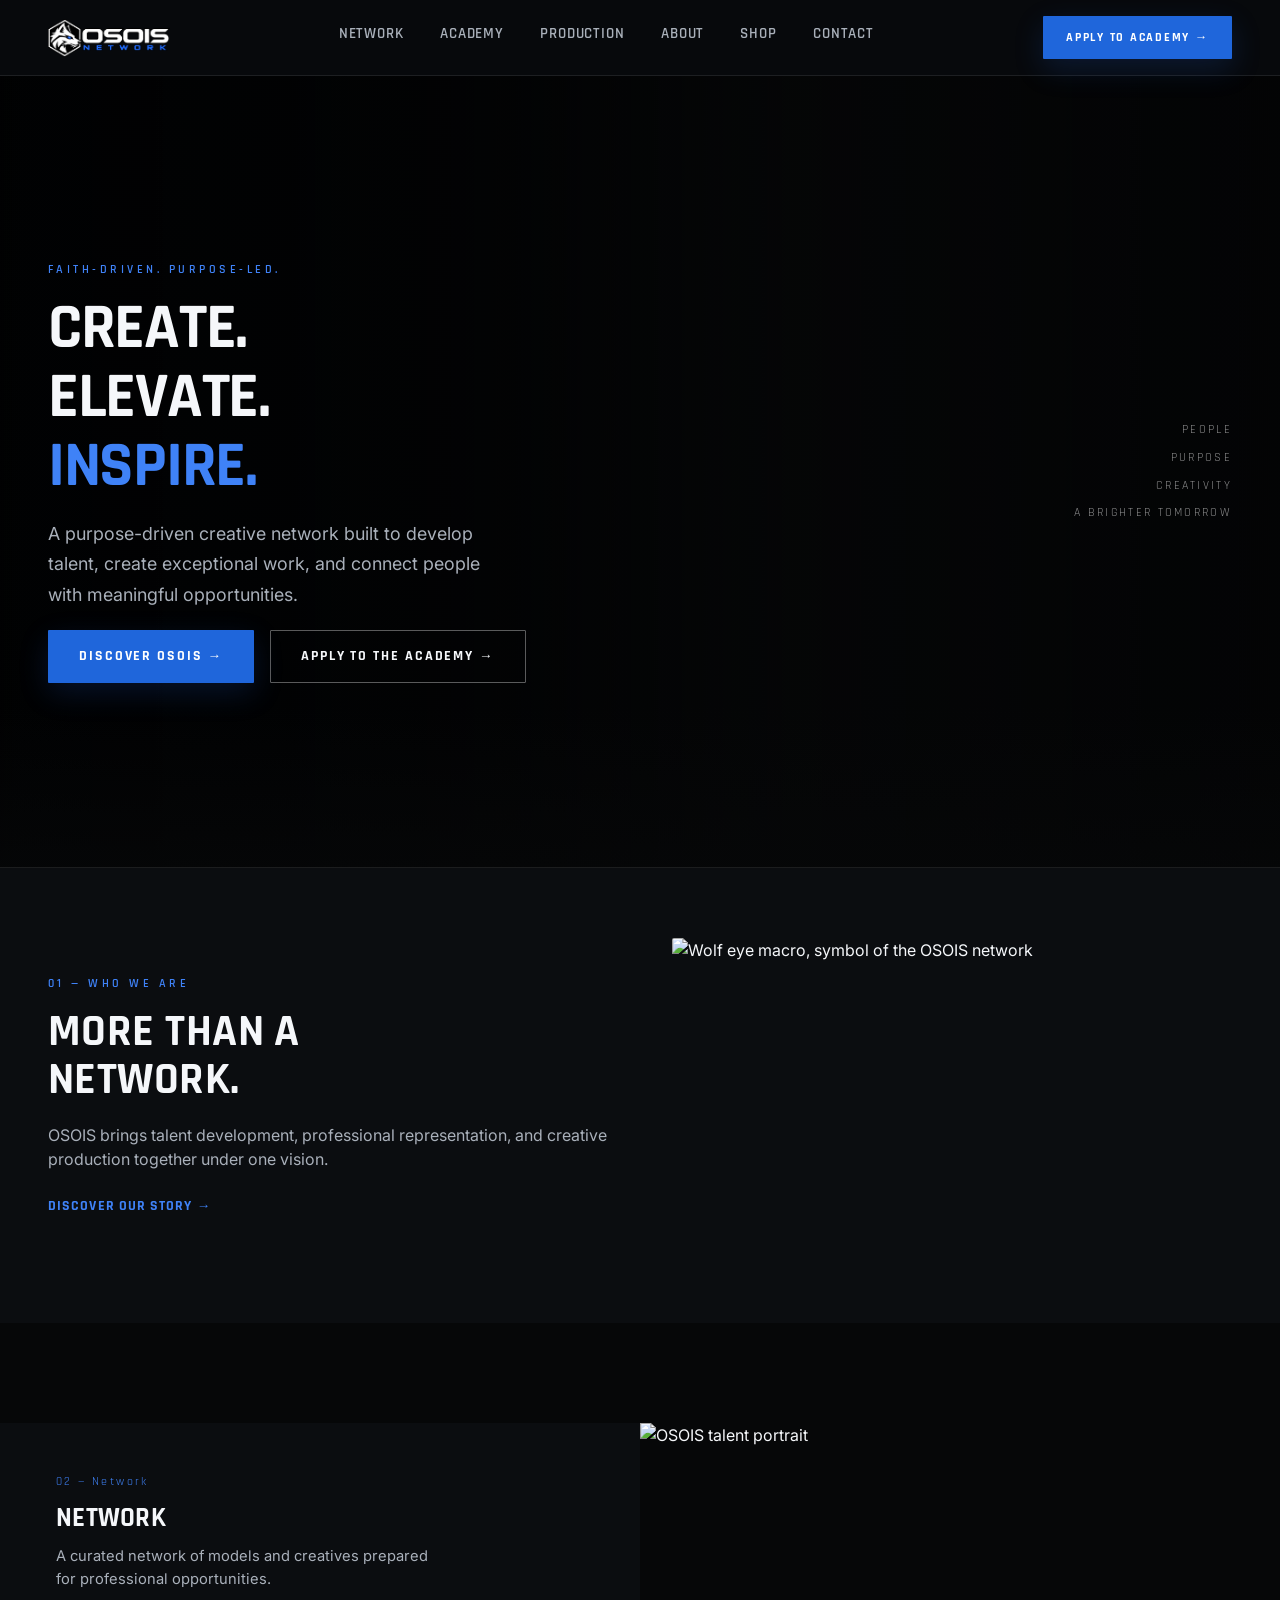
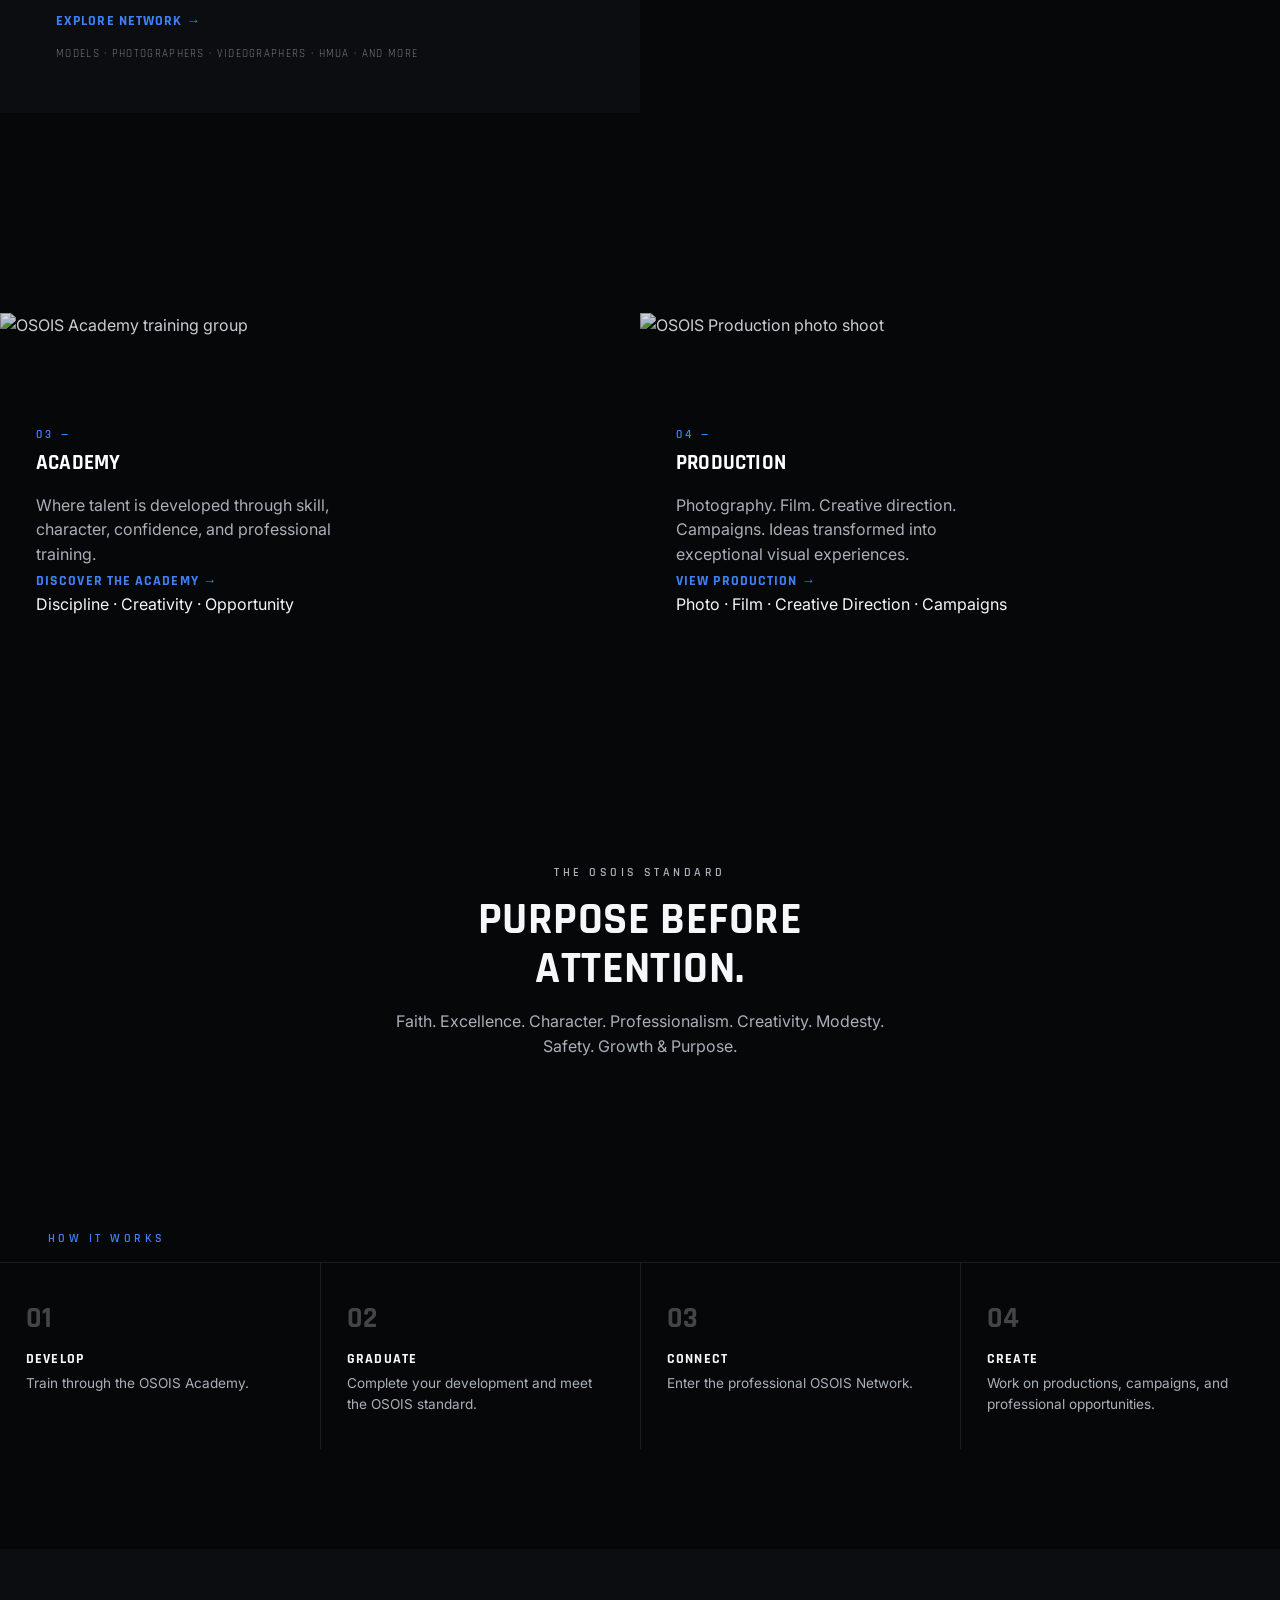
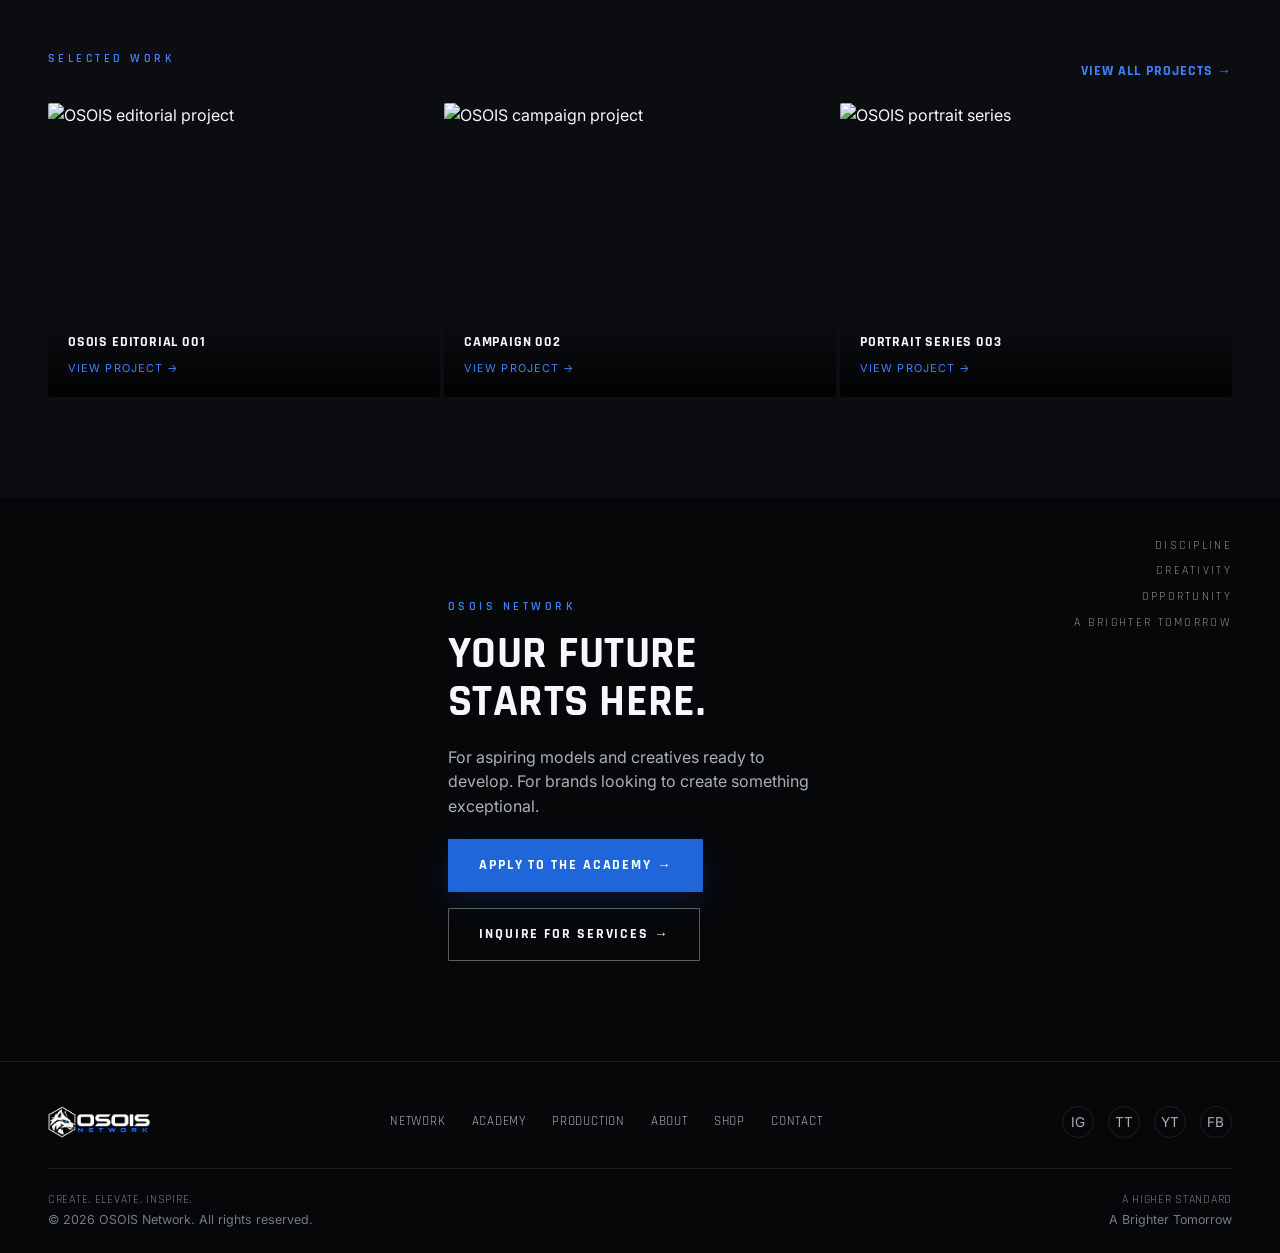
==== commit 1c563fa4: "Add Shop link to navigation and footer" ====
--- a/index.html
+++ b/index.html
@@ -23,6 +23,7 @@
       <a href="academy.html">Academy</a>
       <a href="production.html">Production</a>
       <a href="about.html">About</a>
+      <a href="shop.html">Shop</a>
       <a href="contact.html">Contact</a>
     </nav>
     <div class="nav-cta">
@@ -38,6 +39,7 @@
   <a href="academy.html">Academy</a>
   <a href="production.html">Production</a>
   <a href="about.html">About</a>
+  <a href="shop.html">Shop</a>
   <a href="contact.html">Contact</a>
   <a href="join.html" class="btn btn-primary" style="width:fit-content;margin-top:10px;">Apply to Academy →</a>
 </div>
@@ -188,6 +190,7 @@
         <a href="academy.html">Academy</a>
         <a href="production.html">Production</a>
         <a href="about.html">About</a>
+        <a href="shop.html">Shop</a>
         <a href="contact.html">Contact</a>
       </nav>
       <div class="footer-social">
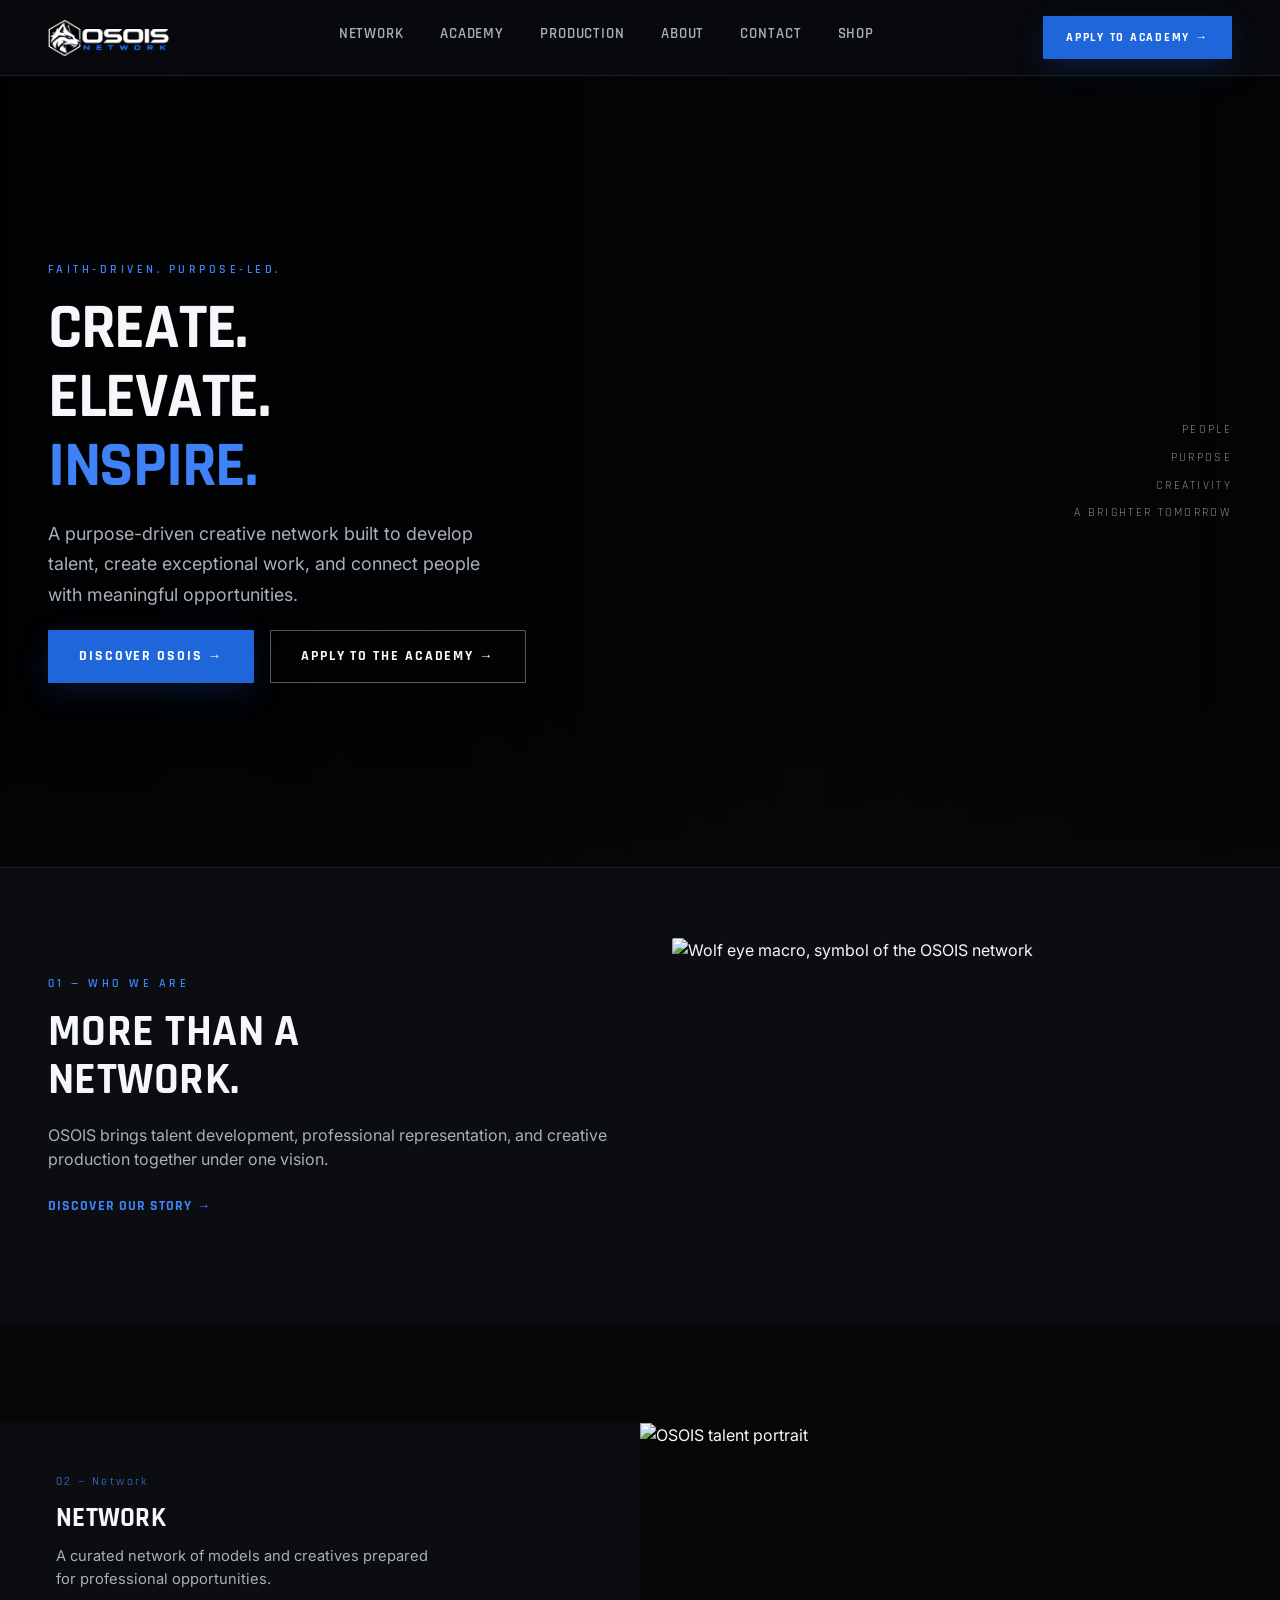
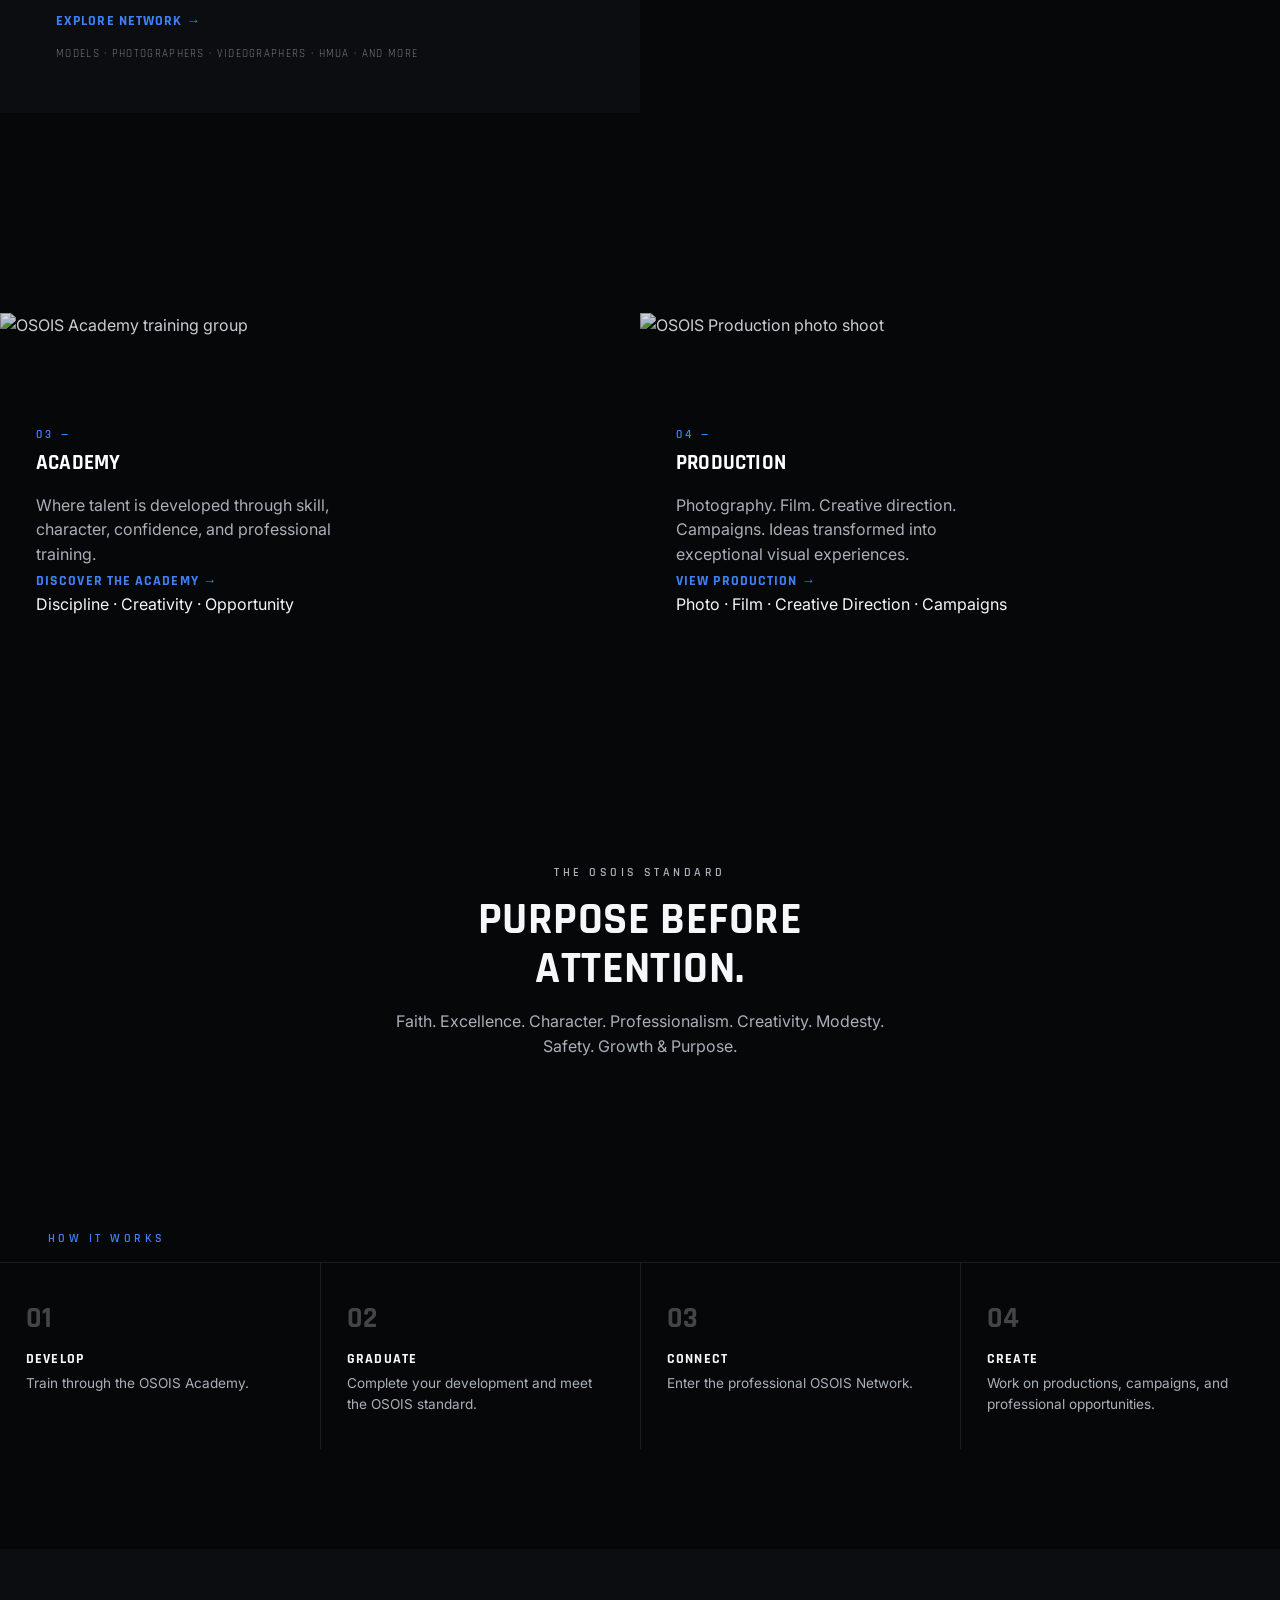
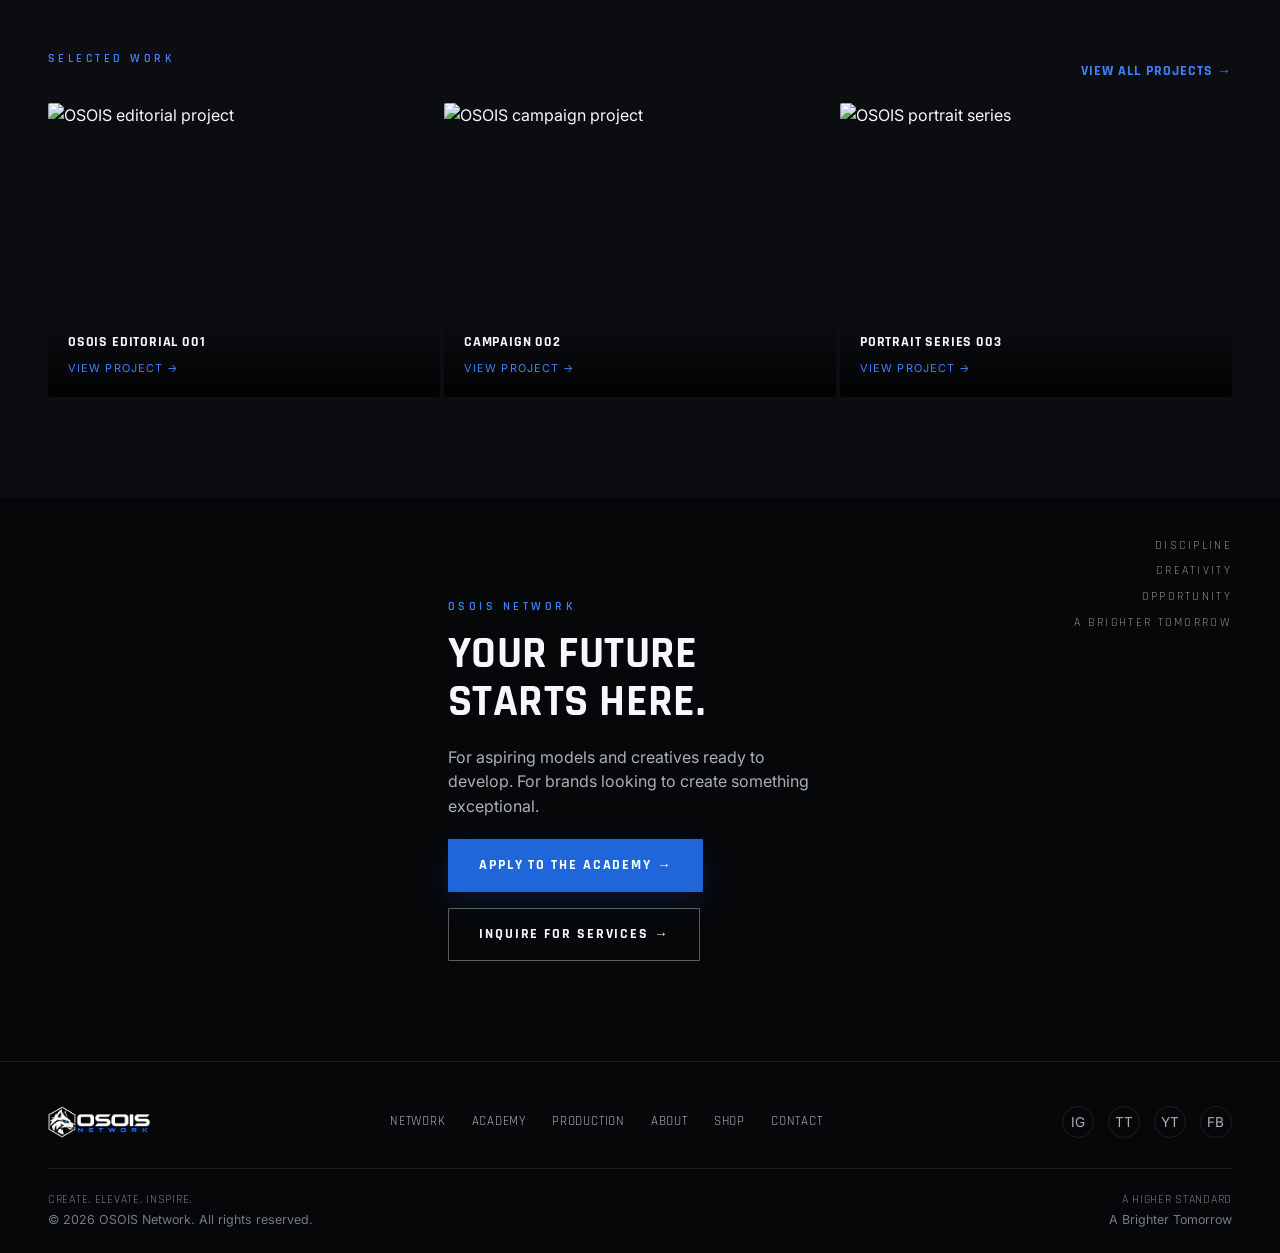
==== commit 2d127260: "Restore Shop link in navigation" ====
--- a/index.html
+++ b/index.html
@@ -23,8 +23,8 @@
       <a href="academy.html">Academy</a>
       <a href="production.html">Production</a>
       <a href="about.html">About</a>
+      <a href="contact.html">Contact</a>
       <a href="shop.html">Shop</a>
-      <a href="contact.html">Contact</a>
     </nav>
     <div class="nav-cta">
       <a href="join.html" class="btn btn-primary">Apply to Academy →</a>
